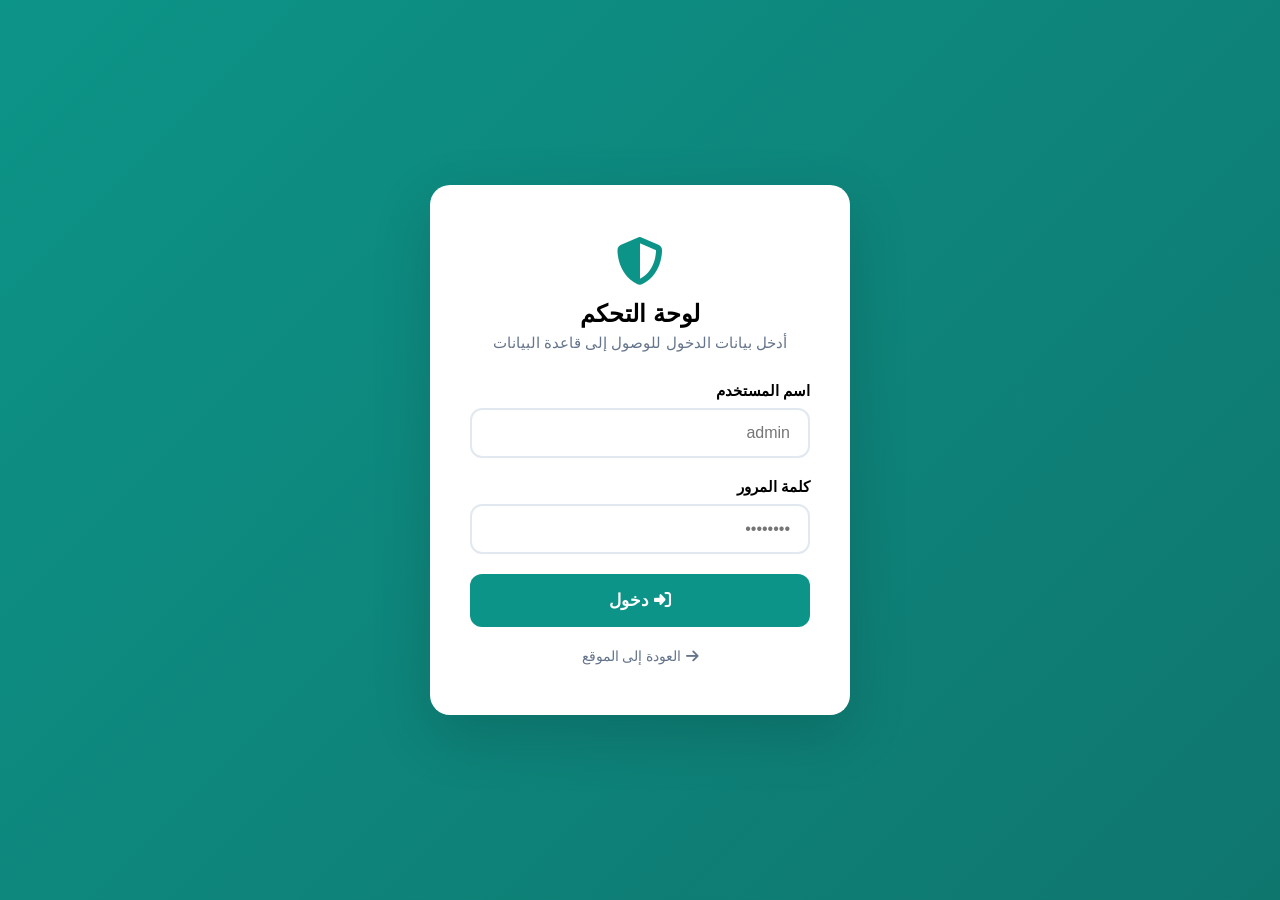
==== admin/index.html @ 2075e5d2 "Initial commit: complete cleaning service website" ====
<!DOCTYPE html>
<html lang="ar" dir="rtl">
<head>
    <meta charset="UTF-8">
    <meta name="viewport" content="width=device-width, initial-scale=1.0">
    <title>تسجيل الدخول - لوحة التحكم</title>
    <link rel="stylesheet" href="https://cdnjs.cloudflare.com/ajax/libs/font-awesome/6.5.0/css/all.min.css">
    <style>
        * { margin: 0; padding: 0; box-sizing: border-box; }
        body { font-family: 'Segoe UI', Tahoma, sans-serif; background: linear-gradient(135deg, #0d9488 0%, #0f766e 100%); min-height: 100vh; display: flex; align-items: center; justify-content: center; }
        .login-box { background: #fff; border-radius: 20px; padding: 50px 40px; width: 100%; max-width: 420px; margin: 20px; box-shadow: 0 20px 60px rgba(0,0,0,0.15); }
        .login-box .icon { text-align: center; font-size: 3rem; color: #0d9488; margin-bottom: 10px; }
        .login-box h1 { text-align: center; font-size: 1.5rem; margin-bottom: 6px; }
        .login-box p { text-align: center; color: #64748b; margin-bottom: 30px; font-size: 0.95rem; }
        .form-group { margin-bottom: 20px; }
        .form-group label { display: block; font-weight: 600; margin-bottom: 8px; font-size: 0.95rem; }
        .form-group input { width: 100%; padding: 14px 18px; border: 2px solid #e2e8f0; border-radius: 12px; font-size: 1rem; outline: none; transition: 0.3s; }
        .form-group input:focus { border-color: #0d9488; box-shadow: 0 0 0 4px rgba(13,148,136,0.1); }
        .btn-login { width: 100%; padding: 16px; background: #0d9488; color: #fff; border: none; border-radius: 12px; font-size: 1.05rem; font-weight: 600; cursor: pointer; transition: 0.3s; }
        .btn-login:hover { background: #0f766e; transform: translateY(-2px); }
        .error-msg { background: #fee2e2; color: #991b1b; padding: 14px; border-radius: 10px; margin-bottom: 20px; display: none; font-size: 0.95rem; text-align: center; }
        .back-link { text-align: center; margin-top: 20px; }
        .back-link a { color: #64748b; text-decoration: none; font-size: 0.9rem; }
        .back-link a:hover { color: #0d9488; }
    </style>
</head>
<body>
    <div class="login-box">
        <div class="icon"><i class="fas fa-shield-alt"></i></div>
        <h1>لوحة التحكم</h1>
        <p>أدخل بيانات الدخول للوصول إلى قاعدة البيانات</p>
        <div class="error-msg" id="errorMsg"></div>
        <form onsubmit="return adminLogin(event)">
            <div class="form-group">
                <label>اسم المستخدم</label>
                <input type="text" id="username" placeholder="admin" required>
            </div>
            <div class="form-group">
                <label>كلمة المرور</label>
                <input type="password" id="password" placeholder="••••••••" required>
            </div>
            <button type="submit" class="btn-login"><i class="fas fa-sign-in-alt"></i> دخول</button>
        </form>
        <div class="back-link"><a href="../index.html"><i class="fas fa-arrow-right"></i> العودة إلى الموقع</a></div>
    </div>
    <script>
        function adminLogin(e) {
            e.preventDefault();
            const u = document.getElementById('username').value;
            const p = document.getElementById('password').value;
            if (u === 'admin' && p === 'admin123') {
                sessionStorage.setItem('adminAuth', 'true');
                window.location.href = 'dashboard.html';
            } else {
                const err = document.getElementById('errorMsg');
                err.textContent = 'اسم المستخدم أو كلمة المرور غير صحيحة';
                err.style.display = 'block';
            }
            return false;
        }
        if (sessionStorage.getItem('adminAuth') === 'true') window.location.href = 'dashboard.html';
    </script>
</body>
</html>
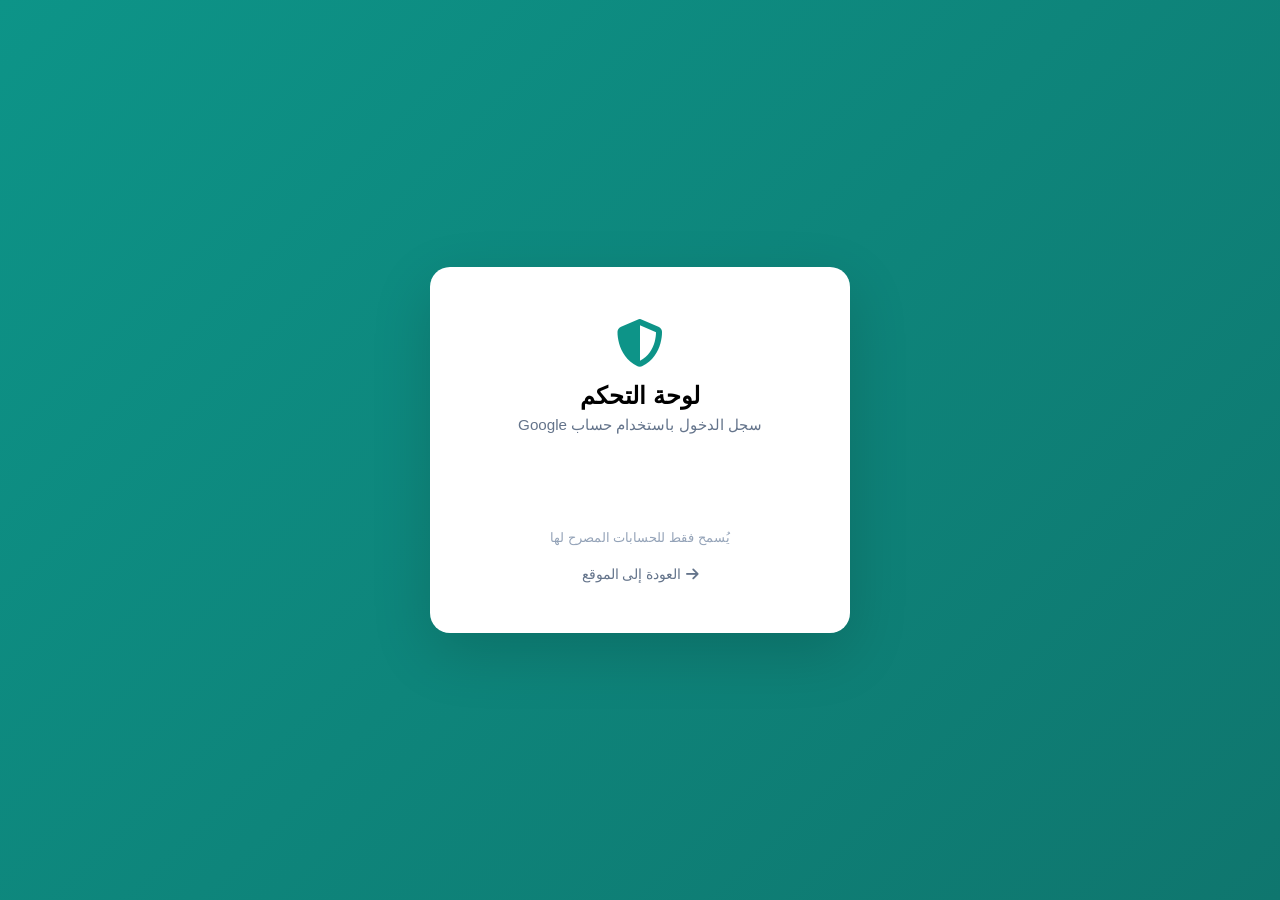
==== commit 96034c61: "Separate dashboard from website + Google OAuth login - Add Flask backend with REST API (SQLite, JWT)" ====
--- a/admin/index.html
+++ b/admin/index.html
@@ -8,57 +8,66 @@
     <style>
         * { margin: 0; padding: 0; box-sizing: border-box; }
         body { font-family: 'Segoe UI', Tahoma, sans-serif; background: linear-gradient(135deg, #0d9488 0%, #0f766e 100%); min-height: 100vh; display: flex; align-items: center; justify-content: center; }
-        .login-box { background: #fff; border-radius: 20px; padding: 50px 40px; width: 100%; max-width: 420px; margin: 20px; box-shadow: 0 20px 60px rgba(0,0,0,0.15); }
-        .login-box .icon { text-align: center; font-size: 3rem; color: #0d9488; margin-bottom: 10px; }
-        .login-box h1 { text-align: center; font-size: 1.5rem; margin-bottom: 6px; }
-        .login-box p { text-align: center; color: #64748b; margin-bottom: 30px; font-size: 0.95rem; }
-        .form-group { margin-bottom: 20px; }
-        .form-group label { display: block; font-weight: 600; margin-bottom: 8px; font-size: 0.95rem; }
-        .form-group input { width: 100%; padding: 14px 18px; border: 2px solid #e2e8f0; border-radius: 12px; font-size: 1rem; outline: none; transition: 0.3s; }
-        .form-group input:focus { border-color: #0d9488; box-shadow: 0 0 0 4px rgba(13,148,136,0.1); }
-        .btn-login { width: 100%; padding: 16px; background: #0d9488; color: #fff; border: none; border-radius: 12px; font-size: 1.05rem; font-weight: 600; cursor: pointer; transition: 0.3s; }
-        .btn-login:hover { background: #0f766e; transform: translateY(-2px); }
+        .login-box { background: #fff; border-radius: 20px; padding: 50px 40px; width: 100%; max-width: 420px; margin: 20px; box-shadow: 0 20px 60px rgba(0,0,0,0.15); text-align: center; }
+        .login-box .icon { font-size: 3rem; color: #0d9488; margin-bottom: 10px; }
+        .login-box h1 { font-size: 1.5rem; margin-bottom: 6px; }
+        .login-box p { color: #64748b; margin-bottom: 30px; font-size: 0.95rem; }
+        .divider { display: flex; align-items: center; gap: 12px; margin: 24px 0; color: #94a3b8; font-size: 0.85rem; }
+        .divider::before, .divider::after { content: ''; flex: 1; height: 1px; background: #e2e8f0; }
         .error-msg { background: #fee2e2; color: #991b1b; padding: 14px; border-radius: 10px; margin-bottom: 20px; display: none; font-size: 0.95rem; text-align: center; }
         .back-link { text-align: center; margin-top: 20px; }
         .back-link a { color: #64748b; text-decoration: none; font-size: 0.9rem; }
         .back-link a:hover { color: #0d9488; }
+        .google-btn-wrapper { display: flex; justify-content: center; min-height: 50px; }
+        .login-hint { color: #94a3b8; font-size: 0.8rem; margin-top: 16px; }
     </style>
 </head>
 <body>
     <div class="login-box">
         <div class="icon"><i class="fas fa-shield-alt"></i></div>
         <h1>لوحة التحكم</h1>
-        <p>أدخل بيانات الدخول للوصول إلى قاعدة البيانات</p>
+        <p>سجل الدخول باستخدام حساب Google</p>
         <div class="error-msg" id="errorMsg"></div>
-        <form onsubmit="return adminLogin(event)">
-            <div class="form-group">
-                <label>اسم المستخدم</label>
-                <input type="text" id="username" placeholder="admin" required>
-            </div>
-            <div class="form-group">
-                <label>كلمة المرور</label>
-                <input type="password" id="password" placeholder="••••••••" required>
-            </div>
-            <button type="submit" class="btn-login"><i class="fas fa-sign-in-alt"></i> دخول</button>
-        </form>
+
+        <div class="google-btn-wrapper" id="googleButton"></div>
+
+        <div class="login-hint">يُسمح فقط للحسابات المصرح لها</div>
         <div class="back-link"><a href="../index.html"><i class="fas fa-arrow-right"></i> العودة إلى الموقع</a></div>
     </div>
+
+    <script src="https://accounts.google.com/gsi/client" async defer></script>
     <script>
-        function adminLogin(e) {
-            e.preventDefault();
-            const u = document.getElementById('username').value;
-            const p = document.getElementById('password').value;
-            if (u === 'admin' && p === 'admin123') {
-                sessionStorage.setItem('adminAuth', 'true');
+        var API_URL = 'http://localhost:5000';
+        var GOOGLE_CLIENT_ID = 'YOUR_GOOGLE_CLIENT_ID';
+
+        function handleGoogleCredential(response) {
+            var err = document.getElementById('errorMsg');
+            err.style.display = 'none';
+
+            fetch(API_URL + '/api/auth/google', {
+                method: 'POST',
+                headers: { 'Content-Type': 'application/json' },
+                body: JSON.stringify({ idToken: response.credential })
+            })
+            .then(function(resp) {
+                if (!resp.ok) return resp.json().then(function(d) { throw new Error(d.error || 'خطأ في تسجيل الدخول'); });
+                return resp.json();
+            })
+            .then(function(data) {
+                sessionStorage.setItem('adminToken', data.token);
+                sessionStorage.setItem('adminEmail', data.email);
+                sessionStorage.setItem('adminName', data.name || data.email);
                 window.location.href = 'dashboard.html';
-            } else {
-                const err = document.getElementById('errorMsg');
-                err.textContent = 'اسم المستخدم أو كلمة المرور غير صحيحة';
+            })
+            .catch(function(error) {
+                err.textContent = error.message || 'فشل تسجيل الدخول بحساب Google';
                 err.style.display = 'block';
-            }
-            return false;
+            });
         }
-        if (sessionStorage.getItem('adminAuth') === 'true') window.location.href = 'dashboard.html';
+
+        if (sessionStorage.getItem('adminToken')) {
+            window.location.href = 'dashboard.html';
+        }
     </script>
 </body>
-</html>+</html>
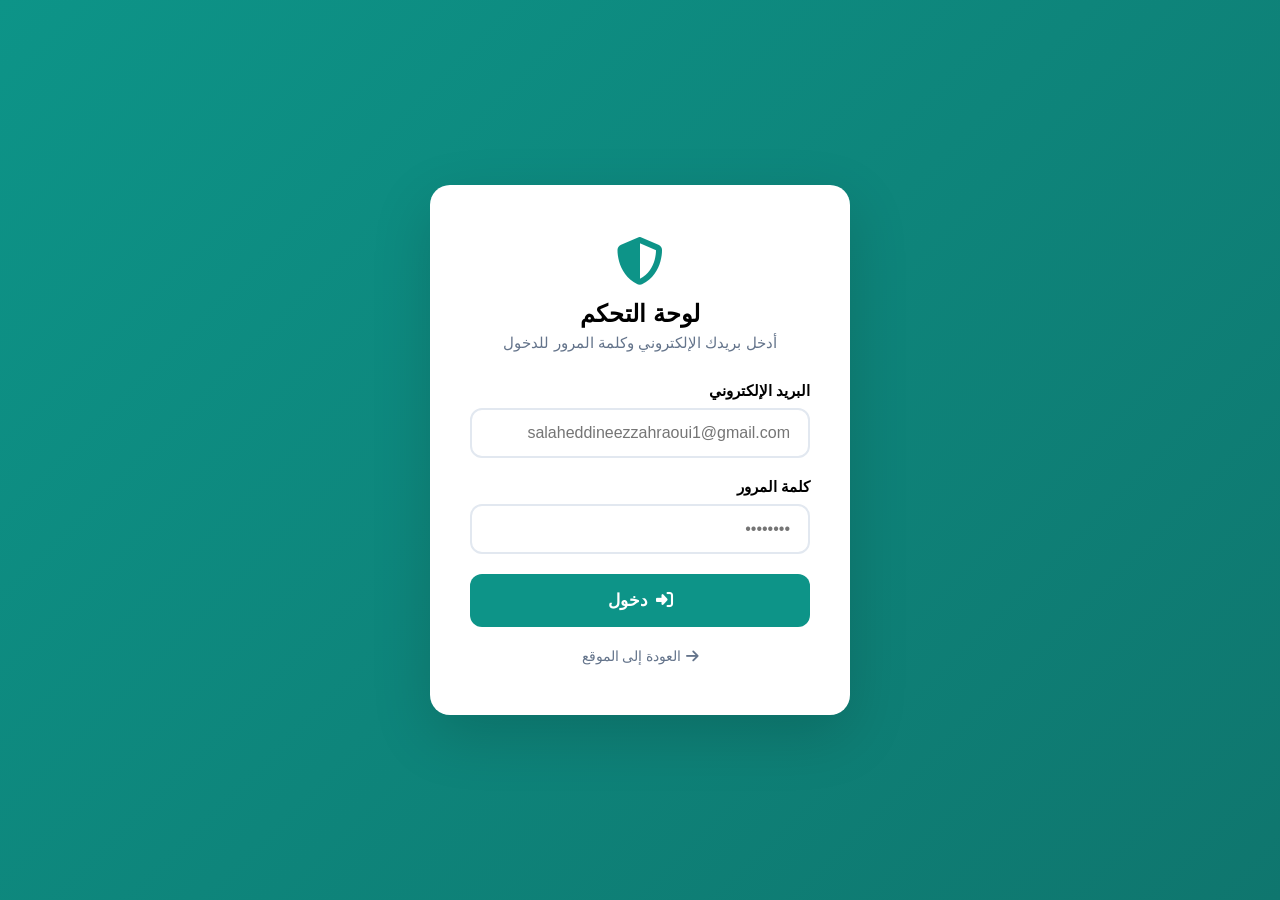
==== commit 2b89a8fc: "Remove Google login, keep email/password only for admin" ====
--- a/admin/index.html
+++ b/admin/index.html
@@ -12,42 +12,56 @@
         .login-box .icon { font-size: 3rem; color: #0d9488; margin-bottom: 10px; }
         .login-box h1 { font-size: 1.5rem; margin-bottom: 6px; }
         .login-box p { color: #64748b; margin-bottom: 30px; font-size: 0.95rem; }
-        .divider { display: flex; align-items: center; gap: 12px; margin: 24px 0; color: #94a3b8; font-size: 0.85rem; }
-        .divider::before, .divider::after { content: ''; flex: 1; height: 1px; background: #e2e8f0; }
+        .form-group { margin-bottom: 20px; text-align: right; }
+        .form-group label { display: block; font-weight: 600; margin-bottom: 8px; font-size: 0.95rem; }
+        .form-group input { width: 100%; padding: 14px 18px; border: 2px solid #e2e8f0; border-radius: 12px; font-size: 1rem; outline: none; transition: 0.3s; }
+        .form-group input:focus { border-color: #0d9488; box-shadow: 0 0 0 4px rgba(13,148,136,0.1); }
+        .btn-login { width: 100%; padding: 16px; background: #0d9488; color: #fff; border: none; border-radius: 12px; font-size: 1.05rem; font-weight: 600; cursor: pointer; transition: 0.3s; display: flex; align-items: center; justify-content: center; gap: 8px; }
+        .btn-login:hover { background: #0f766e; transform: translateY(-2px); }
+        .btn-login:disabled { opacity: 0.6; cursor: not-allowed; transform: none; }
         .error-msg { background: #fee2e2; color: #991b1b; padding: 14px; border-radius: 10px; margin-bottom: 20px; display: none; font-size: 0.95rem; text-align: center; }
         .back-link { text-align: center; margin-top: 20px; }
         .back-link a { color: #64748b; text-decoration: none; font-size: 0.9rem; }
         .back-link a:hover { color: #0d9488; }
-        .google-btn-wrapper { display: flex; justify-content: center; min-height: 50px; }
-        .login-hint { color: #94a3b8; font-size: 0.8rem; margin-top: 16px; }
     </style>
 </head>
 <body>
     <div class="login-box">
         <div class="icon"><i class="fas fa-shield-alt"></i></div>
         <h1>لوحة التحكم</h1>
-        <p>سجل الدخول باستخدام حساب Google</p>
+        <p>أدخل بريدك الإلكتروني وكلمة المرور للدخول</p>
         <div class="error-msg" id="errorMsg"></div>
-
-        <div class="google-btn-wrapper" id="googleButton"></div>
-
-        <div class="login-hint">يُسمح فقط للحسابات المصرح لها</div>
+        <form onsubmit="return adminLogin(event)">
+            <div class="form-group">
+                <label>البريد الإلكتروني</label>
+                <input type="text" id="username" placeholder="salaheddineezzahraoui1@gmail.com" required>
+            </div>
+            <div class="form-group">
+                <label>كلمة المرور</label>
+                <input type="password" id="password" placeholder="••••••••" required>
+            </div>
+            <button type="submit" class="btn-login" id="loginBtn"><i class="fas fa-sign-in-alt"></i> دخول</button>
+        </form>
         <div class="back-link"><a href="../index.html"><i class="fas fa-arrow-right"></i> العودة إلى الموقع</a></div>
     </div>
-
-    <script src="https://accounts.google.com/gsi/client" async defer></script>
     <script>
         var API_URL = 'http://localhost:5000';
-        var GOOGLE_CLIENT_ID = 'YOUR_GOOGLE_CLIENT_ID';
 
-        function handleGoogleCredential(response) {
+        function adminLogin(e) {
+            e.preventDefault();
+            var email = document.getElementById('username').value.trim();
+            var password = document.getElementById('password').value;
             var err = document.getElementById('errorMsg');
+            var btn = document.getElementById('loginBtn');
+
             err.style.display = 'none';
+            btn.disabled = true;
+            btn.innerHTML = '<i class="fas fa-spinner fa-spin"></i> جاري تسجيل الدخول...';
 
-            fetch(API_URL + '/api/auth/google', {
+            fetch(API_URL + '/api/auth/login', {
                 method: 'POST',
                 headers: { 'Content-Type': 'application/json' },
-                body: JSON.stringify({ idToken: response.credential })
+                body: JSON.stringify({ email: email, password: password })
             })
             .then(function(resp) {
                 if (!resp.ok) return resp.json().then(function(d) { throw new Error(d.error || 'خطأ في تسجيل الدخول'); });
@@ -56,13 +70,18 @@
             .then(function(data) {
                 sessionStorage.setItem('adminToken', data.token);
                 sessionStorage.setItem('adminEmail', data.email);
-                sessionStorage.setItem('adminName', data.name || data.email);
                 window.location.href = 'dashboard.html';
             })
             .catch(function(error) {
-                err.textContent = error.message || 'فشل تسجيل الدخول بحساب Google';
+                err.textContent = error.message || 'البريد الإلكتروني أو كلمة المرور غير صحيحة';
                 err.style.display = 'block';
+            })
+            .finally(function() {
+                btn.disabled = false;
+                btn.innerHTML = '<i class="fas fa-sign-in-alt"></i> دخول';
             });
+
+            return false;
         }
 
         if (sessionStorage.getItem('adminToken')) {
